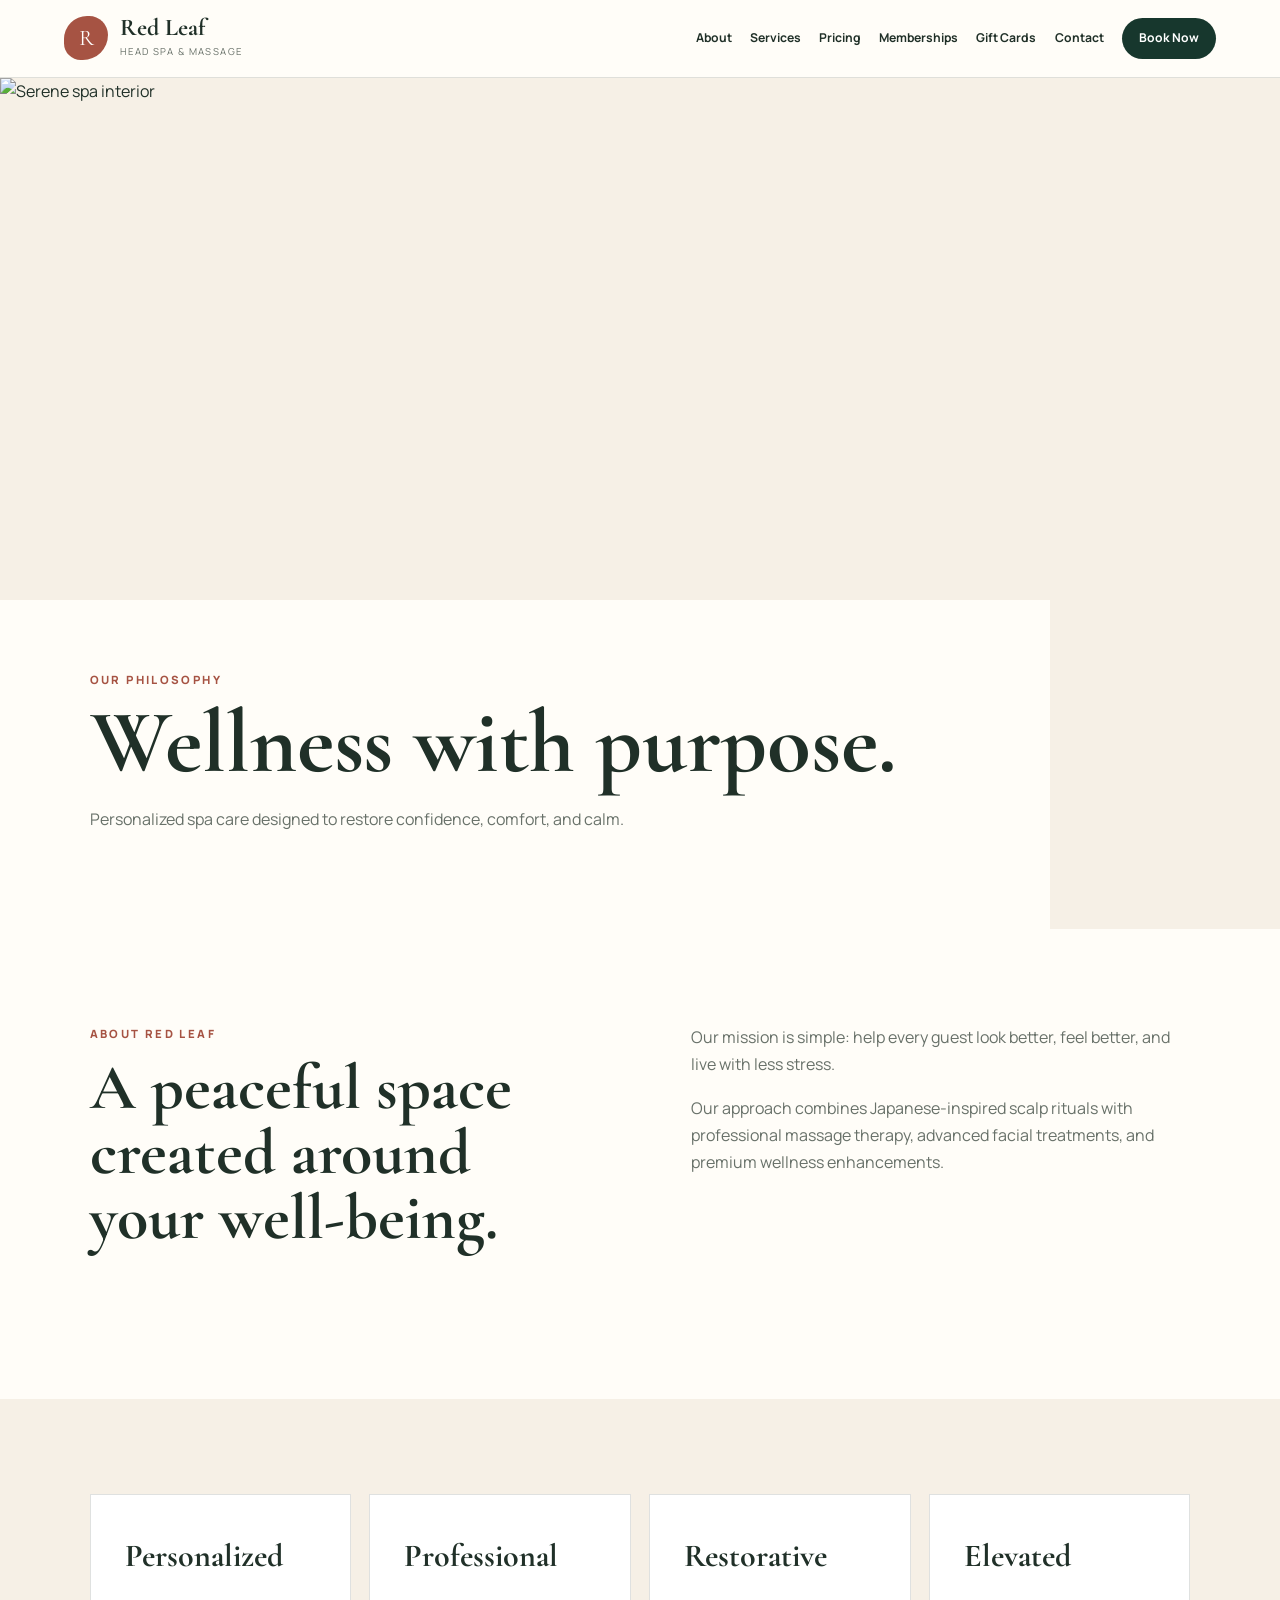
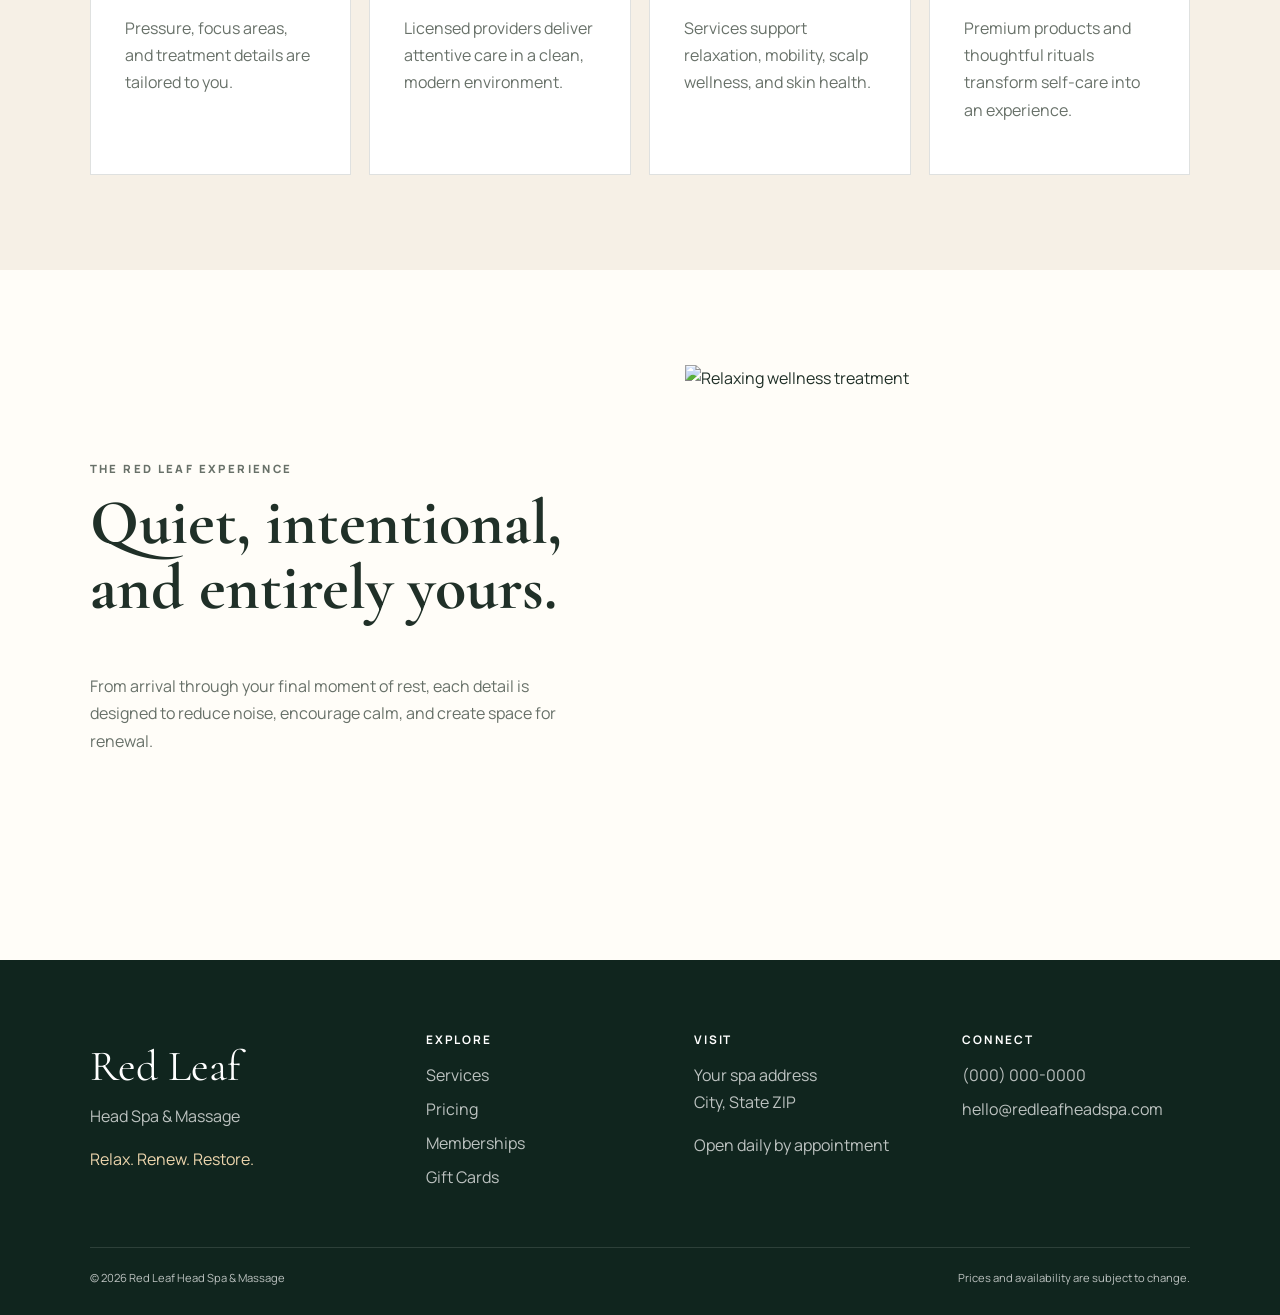
==== about.html @ f61da9a8 "Add files via upload" ====
<!doctype html><html lang='en'><head><title>About | Red Leaf Head Spa & Massage</title>
<meta charset="UTF-8">
<meta name="viewport" content="width=device-width, initial-scale=1, viewport-fit=cover">
<meta name="description" content="Red Leaf Head Spa & Massage offers Japanese-inspired head spa treatments, massage therapy, facials, memberships, packages, and gift cards.">
<link rel="preconnect" href="https://fonts.googleapis.com">
<link rel="preconnect" href="https://fonts.gstatic.com" crossorigin>
<link href="https://fonts.googleapis.com/css2?family=Cormorant+Garamond:wght@500;600;700&family=Manrope:wght@400;500;600;700&display=swap" rel="stylesheet">
<link rel="stylesheet" href="styles.css">
</head><body>
<header class="site-header">
  <a class="brand" href="index.html" aria-label="Red Leaf home">
    <span class="brand-mark">R</span>
    <span><strong>Red Leaf</strong><small>Head Spa & Massage</small></span>
  </a>
  <button class="menu-toggle" aria-label="Open navigation" aria-expanded="false">
    <span></span><span></span><span></span>
  </button>
  <nav class="main-nav">
    <a href="about.html">About</a>
    <a href="services.html">Services</a>
    <a href="pricing.html">Pricing</a>
    <a href="memberships.html">Memberships</a>
    <a href="gift-cards.html">Gift Cards</a>
    <a href="contact.html">Contact</a>
    <a class="nav-book square-booking-link" href="#">Book Now</a>
  </nav>
</header>
<main>
<section class="interior-hero">
  <div class="interior-image"><img src="https://images.unsplash.com/photo-1540555700478-4be289fbecef?auto=format&fit=crop&w=1600&q=85" alt="Serene spa interior"></div>
  <div class="interior-copy">
    <p class="eyebrow">Our Philosophy</p>
    <h1>Wellness with purpose.</h1>
    <p>Personalized spa care designed to restore confidence, comfort, and calm.</p>
  </div>
</section>

<section class="section two-column reveal">
  <div><p class="eyebrow">About Red Leaf</p><h2>A peaceful space created around your well-being.</h2></div>
  <div class="body-copy"><p>Our mission is simple: help every guest look better, feel better, and live with less stress.</p><p>Our approach combines Japanese-inspired scalp rituals with professional massage therapy, advanced facial treatments, and premium wellness enhancements.</p></div>
</section>
<section class="section soft"><div class="value-grid">
  <article class="reveal"><h3>Personalized</h3><p>Pressure, focus areas, and treatment details are tailored to you.</p></article>
  <article class="reveal"><h3>Professional</h3><p>Licensed providers deliver attentive care in a clean, modern environment.</p></article>
  <article class="reveal"><h3>Restorative</h3><p>Services support relaxation, mobility, scalp wellness, and skin health.</p></article>
  <article class="reveal"><h3>Elevated</h3><p>Premium products and thoughtful rituals transform self-care into an experience.</p></article>
</div></section>
<section class="section editorial reverse reveal"><img src="https://images.unsplash.com/photo-1515377905703-c4788e51af15?auto=format&fit=crop&w=1400&q=85" alt="Relaxing wellness treatment"><div><p class="eyebrow">The Red Leaf Experience</p><h2>Quiet, intentional, and entirely yours.</h2><p>From arrival through your final moment of rest, each detail is designed to reduce noise, encourage calm, and create space for renewal.</p></div></section>
</main>
<footer class="site-footer">
  <div class="footer-grid">
    <div><div class="footer-logo">Red Leaf</div><p>Head Spa & Massage</p><p class="gold">Relax. Renew. Restore.</p></div>
    <div><h3>Explore</h3><a href="services.html">Services</a><a href="pricing.html">Pricing</a><a href="memberships.html">Memberships</a><a href="gift-cards.html">Gift Cards</a></div>
    <div><h3>Visit</h3><p>Your spa address<br>City, State ZIP</p><p>Open daily by appointment</p></div>
    <div><h3>Connect</h3><a href="tel:+10000000000">(000) 000-0000</a><a href="mailto:hello@redleafheadspa.com">hello@redleafheadspa.com</a></div>
  </div>
  <div class="footer-bottom"><span>© <span id="year"></span> Red Leaf Head Spa & Massage</span><span>Prices and availability are subject to change.</span></div>
</footer>
<script src="script.js"></script>
</body></html>
---- styles.css ----
:root{--forest:#17372d;--forest2:#244c3f;--cream:#f6f0e6;--ivory:#fffdf8;--clay:#a65343;--gold:#c7a66e;--ink:#203028;--muted:#687169;--line:rgba(32,48,40,.14)}
*{box-sizing:border-box}html{scroll-behavior:smooth;overflow-x:hidden}body{margin:0;overflow-x:hidden;background:var(--ivory);color:var(--ink);font-family:Manrope,sans-serif;line-height:1.7;-webkit-text-size-adjust:100%}img{display:block;max-width:100%}a{color:inherit;text-decoration:none}h1,h2,h3,.brand strong,.footer-logo,.gift-card strong{font-family:"Cormorant Garamond",serif}h1,h2,h3,p{margin-top:0}h1,h2,h3,p,li,a,strong,small{overflow-wrap:normal;word-break:normal;hyphens:none}
a:focus-visible,button:focus-visible{outline:2px solid var(--gold);outline-offset:4px;box-shadow:0 0 0 6px rgba(199,166,110,.18);border-radius:999px}
.site-header{position:sticky;top:0;z-index:100;min-height:78px;padding:0 5vw;display:flex;align-items:center;justify-content:space-between;background:rgba(255,253,248,.96);border-bottom:1px solid var(--line);backdrop-filter:blur(14px)}
.brand{display:flex;align-items:center;gap:12px;min-width:0}.brand-mark{width:44px;height:44px;display:grid;place-items:center;flex:0 0 44px;color:white;background:var(--clay);border-radius:55% 45% 60% 40%;font-family:"Cormorant Garamond",serif;font-size:1.4rem}.brand strong{display:block;font-size:1.5rem;line-height:1}.brand small{display:block;margin-top:4px;font-size:.6rem;letter-spacing:.14em;color:var(--muted);text-transform:uppercase}
.main-nav{display:flex;align-items:center;gap:1.15rem;font-size:.76rem;font-weight:700}.nav-book{color:white;background:var(--forest);padding:10px 17px;border-radius:999px}.menu-toggle{display:none;border:0;background:none;padding:8px}.menu-toggle span{display:block;width:24px;height:2px;margin:5px 0;background:var(--ink)}
.home-hero{position:relative;min-height:calc(100svh - 78px);display:grid;align-items:center;color:white;overflow:hidden}.home-photo{position:absolute;inset:0;background:url("https://images.unsplash.com/photo-1540555700478-4be289fbecef?auto=format&fit=crop&w=2000&q=88") center/cover no-repeat}.home-shade{position:absolute;inset:0;background:linear-gradient(90deg,rgba(15,39,31,.92),rgba(15,39,31,.54) 58%,rgba(15,39,31,.18))}.home-content{position:relative;z-index:2;width:min(760px,88vw);margin-left:7vw;padding:100px 0}.home-content h1{font-size:clamp(3.6rem,8vw,7.4rem);line-height:.92;margin-bottom:25px}.home-content>p:not(.eyebrow){max-width:650px;color:rgba(255,255,255,.82);font-size:1.05rem}
.eyebrow{color:var(--clay);text-transform:uppercase;letter-spacing:.21em;font-size:.71rem;font-weight:800}.eyebrow.light{color:#ecd5ad}.actions{display:flex;flex-wrap:wrap;gap:12px;margin-top:28px}.button{min-height:50px;padding:0 23px;display:inline-flex;align-items:center;justify-content:center;border-radius:999px;font-size:.79rem;font-weight:800}.primary{background:var(--clay);color:white}.dark{background:var(--forest);color:white}.light-button{background:white;color:var(--forest)}.outline-light{border:1px solid rgba(255,255,255,.6);color:white}.outline-dark{border:1px solid var(--forest);color:var(--forest)}.text-link{color:var(--clay);font-weight:800}
.section{padding:95px 7vw}.soft{background:var(--cream)}.two-column{display:grid;grid-template-columns:minmax(0,1fr) minmax(0,1fr);gap:8vw}.two-column h2,.section-heading h2,.editorial h2,.gift-layout h2,.contact-grid h2{font-size:clamp(2.6rem,5vw,4.8rem);line-height:1.02}.body-copy p{color:var(--muted)}
.section-heading{max-width:720px;margin-bottom:42px}.card-grid{display:grid;grid-template-columns:repeat(3,minmax(0,1fr));gap:22px}.image-card{background:white;border:1px solid var(--line);overflow:hidden}.image-card img{width:100%;aspect-ratio:4/3;object-fit:cover}.image-card>div{padding:28px}.image-card h3{font-size:2rem;line-height:1.1}.image-card p{color:var(--muted)}.image-card a{color:var(--clay);font-weight:800}
.quote-band{padding:95px 10vw;text-align:center;color:white;background:var(--clay)}.quote-band p{max-width:1100px;margin:auto;font-family:"Cormorant Garamond",serif;font-size:clamp(2.4rem,5vw,5rem);line-height:1.08}
.editorial{display:grid;grid-template-columns:minmax(0,1fr) minmax(0,1fr);align-items:center;gap:7vw}.editorial.reverse img{order:2}.editorial img{width:100%;min-height:500px;object-fit:cover}.editorial p{color:var(--muted)}
.booking-band{padding:72px 7vw;display:flex;align-items:center;justify-content:space-between;gap:35px;color:white;background:var(--forest2)}.booking-band h2{font-size:clamp(2.6rem,5vw,4.7rem);line-height:1}.booking-band p:not(.eyebrow){color:rgba(255,255,255,.72)}
.interior-hero{background:var(--cream)}.interior-image{height:58vh;min-height:420px;overflow:hidden}.interior-image img{width:100%;height:100%;object-fit:cover}.interior-copy{padding:70px 7vw 80px;max-width:1050px;background:var(--ivory)}.interior-copy h1{font-size:clamp(3.7rem,7vw,7rem);line-height:.93;margin-bottom:22px}.interior-copy>p:last-child{max-width:680px;color:var(--muted)}
.value-grid{display:grid;grid-template-columns:repeat(4,minmax(0,1fr));gap:18px}.value-grid article{padding:34px;background:white;border:1px solid var(--line)}.value-grid h3{font-size:2rem}.value-grid p{color:var(--muted)}
.service-list{display:grid;gap:90px}.service-row{display:grid;grid-template-columns:minmax(0,1fr) minmax(0,1fr);gap:7vw;align-items:center}.service-row.reverse img{order:2}.service-row img{width:100%;min-height:500px;object-fit:cover}.service-row h2{font-size:clamp(2.7rem,5vw,4.8rem);line-height:1}.service-row p{color:var(--muted)}.service-row ul{columns:2;padding-left:20px}
.pricing-wrap{max-width:1250px;margin:auto}.price-section{display:grid;grid-template-columns:.7fr 1.3fr;gap:65px;padding:60px 0;border-bottom:1px solid var(--line)}.price-section h2{font-size:clamp(2.4rem,4vw,4rem);line-height:1}.price-list>div{display:flex;justify-content:space-between;gap:25px;padding:19px 0;border-bottom:1px solid var(--line)}.price-list span{display:flex;flex-direction:column;min-width:0}.price-list small{color:var(--muted)}.price-list b{color:var(--clay);text-align:right}
.membership-grid{display:grid;grid-template-columns:repeat(3,minmax(0,1fr));gap:22px}.membership-card{padding:40px;border:1px solid var(--line);background:white}.membership-card.featured{background:var(--forest);color:white}.membership-card.featured li{color:rgba(255,255,255,.82)}.membership-card h2{font-size:4rem;line-height:1}.membership-card h2 small{font-family:Manrope,sans-serif;font-size:.8rem}.membership-card li{margin-bottom:10px}
.gift-layout,.contact-grid{display:grid;grid-template-columns:minmax(0,1fr) minmax(0,1fr);gap:7vw;align-items:center}.gift-card{min-height:330px;padding:42px;border-radius:24px;color:white;background:linear-gradient(135deg,var(--forest),var(--forest2));box-shadow:0 28px 80px rgba(23,55,45,.25);display:flex;flex-direction:column;justify-content:space-between}.gift-card span{letter-spacing:.25em}.gift-card strong{font-size:3rem}.hours-card{padding:38px;background:var(--cream)}.hours-card>div{padding:14px 0;display:flex;justify-content:space-between;gap:20px;border-bottom:1px solid var(--line)}.hours-card p{margin-top:18px;color:var(--muted);font-size:.82rem}
.site-footer{padding:70px 7vw 28px;background:#10251e;color:rgba(255,255,255,.72)}.footer-grid{display:grid;grid-template-columns:1.3fr repeat(3,minmax(0,1fr));gap:40px}.footer-logo{color:white;font-size:2.7rem}.site-footer h3{color:white;font-family:Manrope,sans-serif;text-transform:uppercase;letter-spacing:.15em;font-size:.74rem}.site-footer a{display:block;margin:7px 0}.gold{color:#ecd5ad}.footer-bottom{margin-top:48px;padding-top:20px;border-top:1px solid rgba(255,255,255,.12);display:flex;justify-content:space-between;gap:25px;font-size:.7rem}
.reveal{opacity:0;transform:translateY(22px);transition:opacity .8s ease,transform .8s ease}.reveal.visible{opacity:1;transform:none}
@media(max-width:980px){.menu-toggle{display:block}.main-nav{position:absolute;top:78px;left:0;right:0;display:none;flex-direction:column;align-items:stretch;gap:0;padding:20px 5vw 28px;background:var(--ivory);border-bottom:1px solid var(--line)}.main-nav.open{display:flex}.main-nav a{padding:12px 0}.nav-book{margin-top:10px;text-align:center}.card-grid,.value-grid,.membership-grid{grid-template-columns:repeat(2,minmax(0,1fr))}.footer-grid{grid-template-columns:1fr 1fr}}
@media(max-width:700px){.site-header{min-height:70px;padding:0 18px}.main-nav{top:70px}.brand strong{font-size:1.3rem}.brand small{font-size:.52rem}.home-hero{min-height:calc(100svh - 70px)}.home-shade{background:linear-gradient(180deg,rgba(15,39,31,.30),rgba(15,39,31,.82) 65%,rgba(15,39,31,.94))}.home-content{width:auto;margin:0;align-self:end;padding:110px 20px 56px}.home-content h1{font-size:clamp(3.1rem,15vw,4.6rem)}.actions,.booking-band{align-items:stretch}.actions .button,.booking-band .button{width:100%}.section{padding:70px 20px}.two-column,.editorial,.service-row,.gift-layout,.contact-grid,.price-section{grid-template-columns:1fr;gap:34px}.editorial.reverse img,.service-row.reverse img{order:0}.editorial img,.service-row img{min-height:300px;aspect-ratio:4/3}.card-grid,.value-grid,.membership-grid{grid-template-columns:1fr}.booking-band{padding:60px 20px;flex-direction:column}.interior-image{height:42vh;min-height:300px}.interior-copy{padding:42px 20px 54px}.interior-copy h1{font-size:clamp(3rem,14vw,4.6rem)}.service-list{gap:70px}.service-row ul{columns:1}.price-section{padding:40px 0}.price-list>div{flex-direction:column;gap:7px}.price-list b{text-align:left}.membership-card{padding:30px 24px}.gift-card{min-height:270px;padding:28px}.gift-card strong{font-size:2.35rem}.hours-card>div{flex-direction:column;gap:2px}.site-footer{padding:58px 20px 24px}.footer-grid{grid-template-columns:1fr}.footer-bottom{flex-direction:column}}
@media(prefers-reduced-motion:reduce){html{scroll-behavior:auto}.reveal{opacity:1;transform:none;transition:none}}
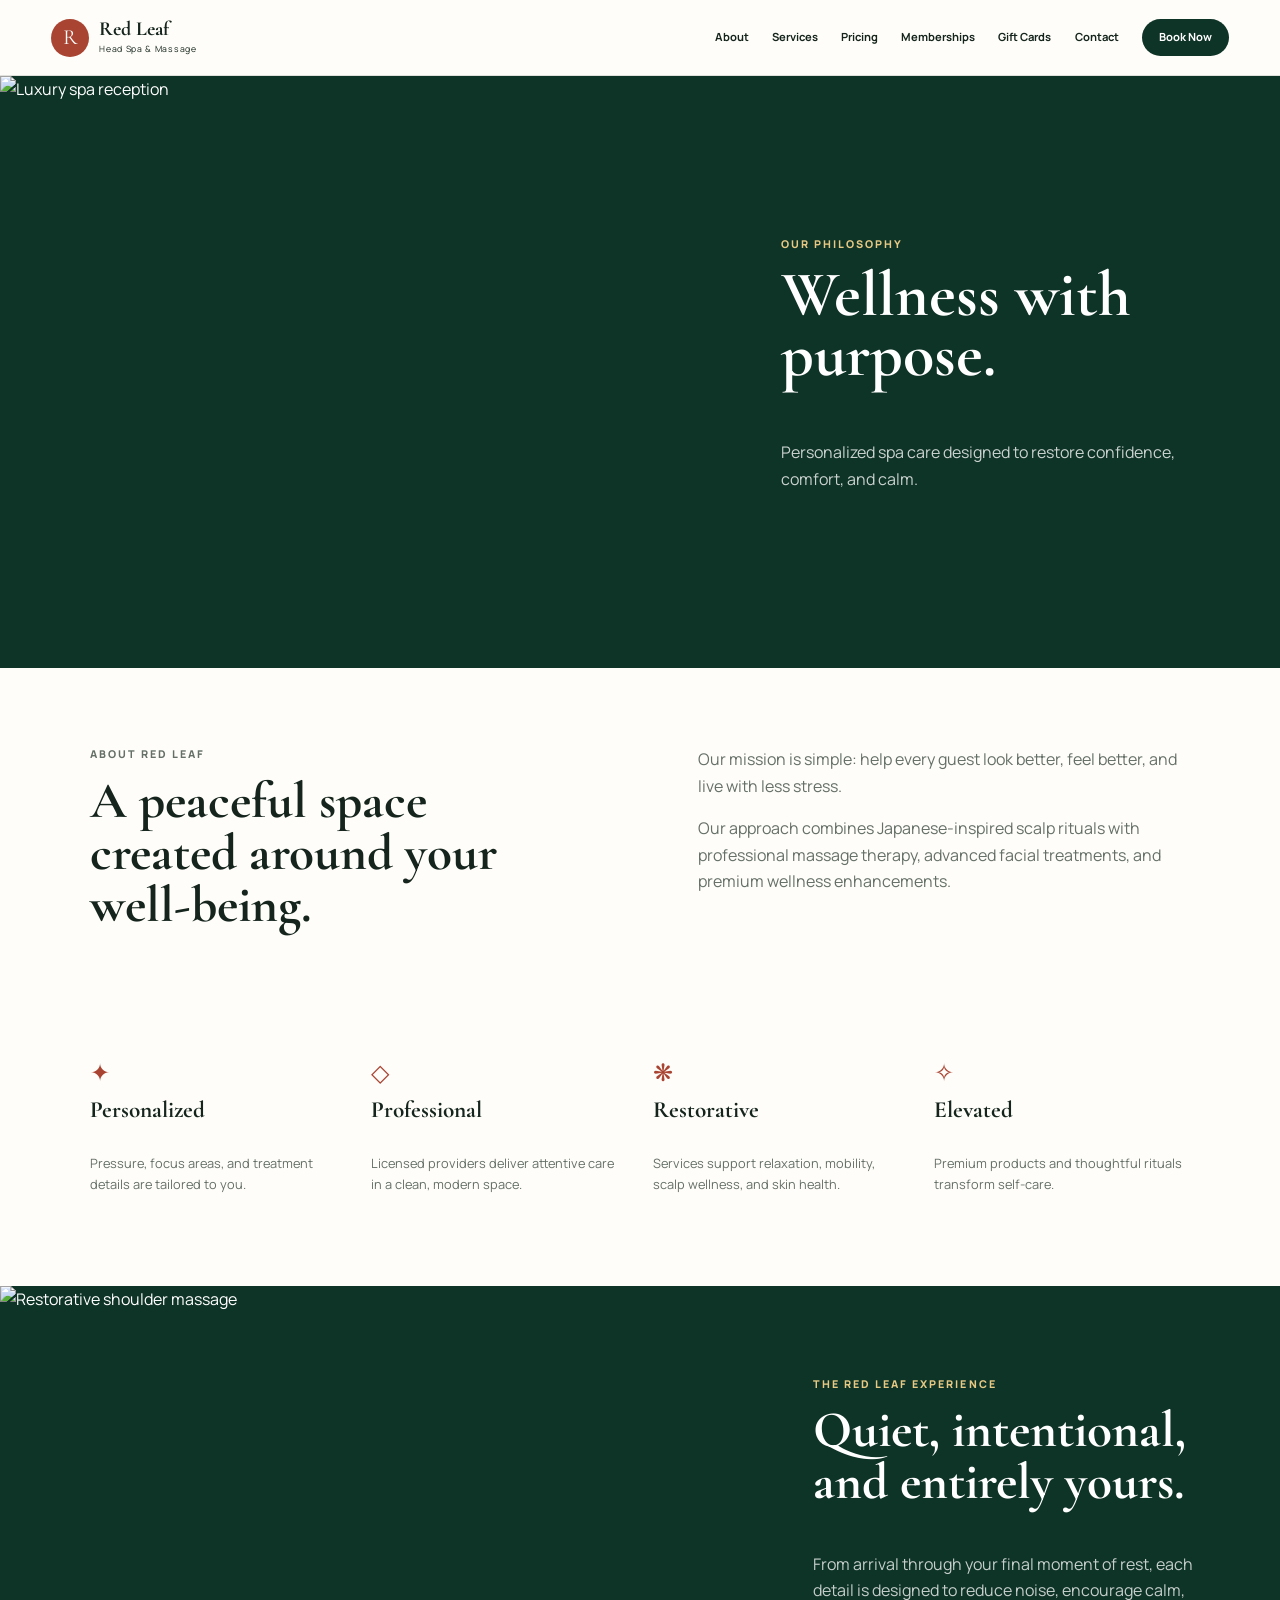
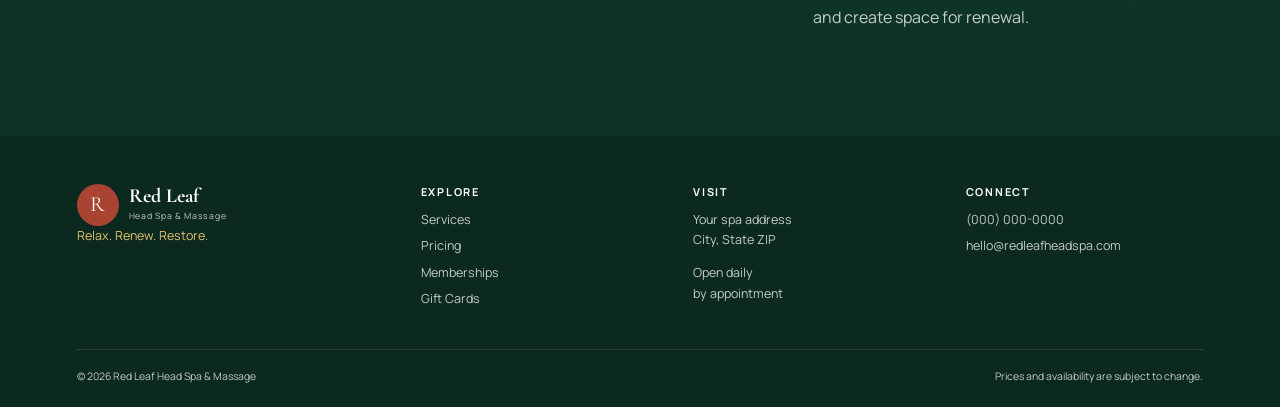
==== commit cc3dc969: "newest update needs info and links" ====
--- a/about.html
+++ b/about.html
@@ -1,60 +1 @@
-<!doctype html><html lang='en'><head><title>About | Red Leaf Head Spa & Massage</title>
-<meta charset="UTF-8">
-<meta name="viewport" content="width=device-width, initial-scale=1, viewport-fit=cover">
-<meta name="description" content="Red Leaf Head Spa & Massage offers Japanese-inspired head spa treatments, massage therapy, facials, memberships, packages, and gift cards.">
-<link rel="preconnect" href="https://fonts.googleapis.com">
-<link rel="preconnect" href="https://fonts.gstatic.com" crossorigin>
-<link href="https://fonts.googleapis.com/css2?family=Cormorant+Garamond:wght@500;600;700&family=Manrope:wght@400;500;600;700&display=swap" rel="stylesheet">
-<link rel="stylesheet" href="styles.css">
-</head><body>
-<header class="site-header">
-  <a class="brand" href="index.html" aria-label="Red Leaf home">
-    <span class="brand-mark">R</span>
-    <span><strong>Red Leaf</strong><small>Head Spa & Massage</small></span>
-  </a>
-  <button class="menu-toggle" aria-label="Open navigation" aria-expanded="false">
-    <span></span><span></span><span></span>
-  </button>
-  <nav class="main-nav">
-    <a href="about.html">About</a>
-    <a href="services.html">Services</a>
-    <a href="pricing.html">Pricing</a>
-    <a href="memberships.html">Memberships</a>
-    <a href="gift-cards.html">Gift Cards</a>
-    <a href="contact.html">Contact</a>
-    <a class="nav-book square-booking-link" href="#">Book Now</a>
-  </nav>
-</header>
-<main>
-<section class="interior-hero">
-  <div class="interior-image"><img src="https://images.unsplash.com/photo-1540555700478-4be289fbecef?auto=format&fit=crop&w=1600&q=85" alt="Serene spa interior"></div>
-  <div class="interior-copy">
-    <p class="eyebrow">Our Philosophy</p>
-    <h1>Wellness with purpose.</h1>
-    <p>Personalized spa care designed to restore confidence, comfort, and calm.</p>
-  </div>
-</section>
-
-<section class="section two-column reveal">
-  <div><p class="eyebrow">About Red Leaf</p><h2>A peaceful space created around your well-being.</h2></div>
-  <div class="body-copy"><p>Our mission is simple: help every guest look better, feel better, and live with less stress.</p><p>Our approach combines Japanese-inspired scalp rituals with professional massage therapy, advanced facial treatments, and premium wellness enhancements.</p></div>
-</section>
-<section class="section soft"><div class="value-grid">
-  <article class="reveal"><h3>Personalized</h3><p>Pressure, focus areas, and treatment details are tailored to you.</p></article>
-  <article class="reveal"><h3>Professional</h3><p>Licensed providers deliver attentive care in a clean, modern environment.</p></article>
-  <article class="reveal"><h3>Restorative</h3><p>Services support relaxation, mobility, scalp wellness, and skin health.</p></article>
-  <article class="reveal"><h3>Elevated</h3><p>Premium products and thoughtful rituals transform self-care into an experience.</p></article>
-</div></section>
-<section class="section editorial reverse reveal"><img src="https://images.unsplash.com/photo-1515377905703-c4788e51af15?auto=format&fit=crop&w=1400&q=85" alt="Relaxing wellness treatment"><div><p class="eyebrow">The Red Leaf Experience</p><h2>Quiet, intentional, and entirely yours.</h2><p>From arrival through your final moment of rest, each detail is designed to reduce noise, encourage calm, and create space for renewal.</p></div></section>
-</main>
-<footer class="site-footer">
-  <div class="footer-grid">
-    <div><div class="footer-logo">Red Leaf</div><p>Head Spa & Massage</p><p class="gold">Relax. Renew. Restore.</p></div>
-    <div><h3>Explore</h3><a href="services.html">Services</a><a href="pricing.html">Pricing</a><a href="memberships.html">Memberships</a><a href="gift-cards.html">Gift Cards</a></div>
-    <div><h3>Visit</h3><p>Your spa address<br>City, State ZIP</p><p>Open daily by appointment</p></div>
-    <div><h3>Connect</h3><a href="tel:+10000000000">(000) 000-0000</a><a href="mailto:hello@redleafheadspa.com">hello@redleafheadspa.com</a></div>
-  </div>
-  <div class="footer-bottom"><span>© <span id="year"></span> Red Leaf Head Spa & Massage</span><span>Prices and availability are subject to change.</span></div>
-</footer>
-<script src="script.js"></script>
-</body></html>+<!doctype html><html lang="en"><head><meta charset="UTF-8"><meta name="viewport" content="width=device-width,initial-scale=1,viewport-fit=cover"><meta name="description" content="Red Leaf Head Spa & Massage"><link rel="preconnect" href="https://fonts.googleapis.com"><link rel="preconnect" href="https://fonts.gstatic.com" crossorigin><link href="https://fonts.googleapis.com/css2?family=Cormorant+Garamond:wght@500;600;700&family=Manrope:wght@400;500;600;700&display=swap" rel="stylesheet"><link rel="stylesheet" href="styles.css"><title>About | Red Leaf Head Spa &amp; Massage</title></head><body><header class="site-header"><a class="brand" href="index.html"><span class="brand-mark">R</span><span><strong>Red Leaf</strong><small>Head Spa &amp; Massage</small></span></a><button class="menu-toggle" aria-label="Toggle menu"><span></span><span></span><span></span></button><nav class="main-nav"><a href="about.html">About</a><a href="services.html">Services</a><a href="pricing.html">Pricing</a><a href="memberships.html">Memberships</a><a href="gift-cards.html">Gift Cards</a><a href="contact.html">Contact</a><a class="pill square-booking-link" href="#">Book Now</a></nav></header><main><section class="page-hero"><img src="assets/spa-interior-1400.jpg" alt="Luxury spa reception" width="1400" height="1178"><div><p class="eyebrow light">Our Philosophy</p><h1>Wellness with purpose.</h1><p>Personalized spa care designed to restore confidence, comfort, and calm.</p></div></section><section class="split intro reveal"><div><p class="eyebrow">About Red Leaf</p><h2>A peaceful space created around your well-being.</h2></div><div><p>Our mission is simple: help every guest look better, feel better, and live with less stress.</p><p>Our approach combines Japanese-inspired scalp rituals with professional massage therapy, advanced facial treatments, and premium wellness enhancements.</p></div></section><section class="values"><article><span>✦</span><h3>Personalized</h3><p>Pressure, focus areas, and treatment details are tailored to you.</p></article><article><span>◇</span><h3>Professional</h3><p>Licensed providers deliver attentive care in a clean, modern space.</p></article><article><span>❋</span><h3>Restorative</h3><p>Services support relaxation, mobility, scalp wellness, and skin health.</p></article><article><span>✧</span><h3>Elevated</h3><p>Premium products and thoughtful rituals transform self-care.</p></article></section><section class="feature-split reveal"><img src="assets/massage-shoulder-1400.jpg" alt="Restorative shoulder massage"><div><p class="eyebrow light">The Red Leaf Experience</p><h2>Quiet, intentional,<br>and entirely yours.</h2><p>From arrival through your final moment of rest, each detail is designed to reduce noise, encourage calm, and create space for renewal.</p></div></section></main><footer class="site-footer"><div class="footer-grid"><div><div class="footer-brand"><span class="brand-mark">R</span><div><strong>Red Leaf</strong><small>Head Spa &amp; Massage</small></div></div><p class="gold">Relax. Renew. Restore.</p></div><div><h3>Explore</h3><a href="services.html">Services</a><a href="pricing.html">Pricing</a><a href="memberships.html">Memberships</a><a href="gift-cards.html">Gift Cards</a></div><div><h3>Visit</h3><p>Your spa address<br>City, State ZIP</p><p>Open daily<br>by appointment</p></div><div><h3>Connect</h3><a href="tel:+10000000000">(000) 000-0000</a><a href="mailto:hello@redleafheadspa.com">hello@redleafheadspa.com</a></div></div><div class="footer-bottom"><span>© <span id="year"></span> Red Leaf Head Spa &amp; Massage</span><span>Prices and availability are subject to change.</span></div></footer><script src="script.js"></script></body></html>
--- a/styles.css
+++ b/styles.css
@@ -1,25 +1,2 @@
-
-:root{--forest:#17372d;--forest2:#244c3f;--cream:#f6f0e6;--ivory:#fffdf8;--clay:#a65343;--gold:#c7a66e;--ink:#203028;--muted:#687169;--line:rgba(32,48,40,.14)}
-*{box-sizing:border-box}html{scroll-behavior:smooth;overflow-x:hidden}body{margin:0;overflow-x:hidden;background:var(--ivory);color:var(--ink);font-family:Manrope,sans-serif;line-height:1.7;-webkit-text-size-adjust:100%}img{display:block;max-width:100%}a{color:inherit;text-decoration:none}h1,h2,h3,.brand strong,.footer-logo,.gift-card strong{font-family:"Cormorant Garamond",serif}h1,h2,h3,p{margin-top:0}h1,h2,h3,p,li,a,strong,small{overflow-wrap:normal;word-break:normal;hyphens:none}
-a:focus-visible,button:focus-visible{outline:2px solid var(--gold);outline-offset:4px;box-shadow:0 0 0 6px rgba(199,166,110,.18);border-radius:999px}
-.site-header{position:sticky;top:0;z-index:100;min-height:78px;padding:0 5vw;display:flex;align-items:center;justify-content:space-between;background:rgba(255,253,248,.96);border-bottom:1px solid var(--line);backdrop-filter:blur(14px)}
-.brand{display:flex;align-items:center;gap:12px;min-width:0}.brand-mark{width:44px;height:44px;display:grid;place-items:center;flex:0 0 44px;color:white;background:var(--clay);border-radius:55% 45% 60% 40%;font-family:"Cormorant Garamond",serif;font-size:1.4rem}.brand strong{display:block;font-size:1.5rem;line-height:1}.brand small{display:block;margin-top:4px;font-size:.6rem;letter-spacing:.14em;color:var(--muted);text-transform:uppercase}
-.main-nav{display:flex;align-items:center;gap:1.15rem;font-size:.76rem;font-weight:700}.nav-book{color:white;background:var(--forest);padding:10px 17px;border-radius:999px}.menu-toggle{display:none;border:0;background:none;padding:8px}.menu-toggle span{display:block;width:24px;height:2px;margin:5px 0;background:var(--ink)}
-.home-hero{position:relative;min-height:calc(100svh - 78px);display:grid;align-items:center;color:white;overflow:hidden}.home-photo{position:absolute;inset:0;background:url("https://images.unsplash.com/photo-1540555700478-4be289fbecef?auto=format&fit=crop&w=2000&q=88") center/cover no-repeat}.home-shade{position:absolute;inset:0;background:linear-gradient(90deg,rgba(15,39,31,.92),rgba(15,39,31,.54) 58%,rgba(15,39,31,.18))}.home-content{position:relative;z-index:2;width:min(760px,88vw);margin-left:7vw;padding:100px 0}.home-content h1{font-size:clamp(3.6rem,8vw,7.4rem);line-height:.92;margin-bottom:25px}.home-content>p:not(.eyebrow){max-width:650px;color:rgba(255,255,255,.82);font-size:1.05rem}
-.eyebrow{color:var(--clay);text-transform:uppercase;letter-spacing:.21em;font-size:.71rem;font-weight:800}.eyebrow.light{color:#ecd5ad}.actions{display:flex;flex-wrap:wrap;gap:12px;margin-top:28px}.button{min-height:50px;padding:0 23px;display:inline-flex;align-items:center;justify-content:center;border-radius:999px;font-size:.79rem;font-weight:800}.primary{background:var(--clay);color:white}.dark{background:var(--forest);color:white}.light-button{background:white;color:var(--forest)}.outline-light{border:1px solid rgba(255,255,255,.6);color:white}.outline-dark{border:1px solid var(--forest);color:var(--forest)}.text-link{color:var(--clay);font-weight:800}
-.section{padding:95px 7vw}.soft{background:var(--cream)}.two-column{display:grid;grid-template-columns:minmax(0,1fr) minmax(0,1fr);gap:8vw}.two-column h2,.section-heading h2,.editorial h2,.gift-layout h2,.contact-grid h2{font-size:clamp(2.6rem,5vw,4.8rem);line-height:1.02}.body-copy p{color:var(--muted)}
-.section-heading{max-width:720px;margin-bottom:42px}.card-grid{display:grid;grid-template-columns:repeat(3,minmax(0,1fr));gap:22px}.image-card{background:white;border:1px solid var(--line);overflow:hidden}.image-card img{width:100%;aspect-ratio:4/3;object-fit:cover}.image-card>div{padding:28px}.image-card h3{font-size:2rem;line-height:1.1}.image-card p{color:var(--muted)}.image-card a{color:var(--clay);font-weight:800}
-.quote-band{padding:95px 10vw;text-align:center;color:white;background:var(--clay)}.quote-band p{max-width:1100px;margin:auto;font-family:"Cormorant Garamond",serif;font-size:clamp(2.4rem,5vw,5rem);line-height:1.08}
-.editorial{display:grid;grid-template-columns:minmax(0,1fr) minmax(0,1fr);align-items:center;gap:7vw}.editorial.reverse img{order:2}.editorial img{width:100%;min-height:500px;object-fit:cover}.editorial p{color:var(--muted)}
-.booking-band{padding:72px 7vw;display:flex;align-items:center;justify-content:space-between;gap:35px;color:white;background:var(--forest2)}.booking-band h2{font-size:clamp(2.6rem,5vw,4.7rem);line-height:1}.booking-band p:not(.eyebrow){color:rgba(255,255,255,.72)}
-.interior-hero{background:var(--cream)}.interior-image{height:58vh;min-height:420px;overflow:hidden}.interior-image img{width:100%;height:100%;object-fit:cover}.interior-copy{padding:70px 7vw 80px;max-width:1050px;background:var(--ivory)}.interior-copy h1{font-size:clamp(3.7rem,7vw,7rem);line-height:.93;margin-bottom:22px}.interior-copy>p:last-child{max-width:680px;color:var(--muted)}
-.value-grid{display:grid;grid-template-columns:repeat(4,minmax(0,1fr));gap:18px}.value-grid article{padding:34px;background:white;border:1px solid var(--line)}.value-grid h3{font-size:2rem}.value-grid p{color:var(--muted)}
-.service-list{display:grid;gap:90px}.service-row{display:grid;grid-template-columns:minmax(0,1fr) minmax(0,1fr);gap:7vw;align-items:center}.service-row.reverse img{order:2}.service-row img{width:100%;min-height:500px;object-fit:cover}.service-row h2{font-size:clamp(2.7rem,5vw,4.8rem);line-height:1}.service-row p{color:var(--muted)}.service-row ul{columns:2;padding-left:20px}
-.pricing-wrap{max-width:1250px;margin:auto}.price-section{display:grid;grid-template-columns:.7fr 1.3fr;gap:65px;padding:60px 0;border-bottom:1px solid var(--line)}.price-section h2{font-size:clamp(2.4rem,4vw,4rem);line-height:1}.price-list>div{display:flex;justify-content:space-between;gap:25px;padding:19px 0;border-bottom:1px solid var(--line)}.price-list span{display:flex;flex-direction:column;min-width:0}.price-list small{color:var(--muted)}.price-list b{color:var(--clay);text-align:right}
-.membership-grid{display:grid;grid-template-columns:repeat(3,minmax(0,1fr));gap:22px}.membership-card{padding:40px;border:1px solid var(--line);background:white}.membership-card.featured{background:var(--forest);color:white}.membership-card.featured li{color:rgba(255,255,255,.82)}.membership-card h2{font-size:4rem;line-height:1}.membership-card h2 small{font-family:Manrope,sans-serif;font-size:.8rem}.membership-card li{margin-bottom:10px}
-.gift-layout,.contact-grid{display:grid;grid-template-columns:minmax(0,1fr) minmax(0,1fr);gap:7vw;align-items:center}.gift-card{min-height:330px;padding:42px;border-radius:24px;color:white;background:linear-gradient(135deg,var(--forest),var(--forest2));box-shadow:0 28px 80px rgba(23,55,45,.25);display:flex;flex-direction:column;justify-content:space-between}.gift-card span{letter-spacing:.25em}.gift-card strong{font-size:3rem}.hours-card{padding:38px;background:var(--cream)}.hours-card>div{padding:14px 0;display:flex;justify-content:space-between;gap:20px;border-bottom:1px solid var(--line)}.hours-card p{margin-top:18px;color:var(--muted);font-size:.82rem}
-.site-footer{padding:70px 7vw 28px;background:#10251e;color:rgba(255,255,255,.72)}.footer-grid{display:grid;grid-template-columns:1.3fr repeat(3,minmax(0,1fr));gap:40px}.footer-logo{color:white;font-size:2.7rem}.site-footer h3{color:white;font-family:Manrope,sans-serif;text-transform:uppercase;letter-spacing:.15em;font-size:.74rem}.site-footer a{display:block;margin:7px 0}.gold{color:#ecd5ad}.footer-bottom{margin-top:48px;padding-top:20px;border-top:1px solid rgba(255,255,255,.12);display:flex;justify-content:space-between;gap:25px;font-size:.7rem}
-.reveal{opacity:0;transform:translateY(22px);transition:opacity .8s ease,transform .8s ease}.reveal.visible{opacity:1;transform:none}
-@media(max-width:980px){.menu-toggle{display:block}.main-nav{position:absolute;top:78px;left:0;right:0;display:none;flex-direction:column;align-items:stretch;gap:0;padding:20px 5vw 28px;background:var(--ivory);border-bottom:1px solid var(--line)}.main-nav.open{display:flex}.main-nav a{padding:12px 0}.nav-book{margin-top:10px;text-align:center}.card-grid,.value-grid,.membership-grid{grid-template-columns:repeat(2,minmax(0,1fr))}.footer-grid{grid-template-columns:1fr 1fr}}
-@media(max-width:700px){.site-header{min-height:70px;padding:0 18px}.main-nav{top:70px}.brand strong{font-size:1.3rem}.brand small{font-size:.52rem}.home-hero{min-height:calc(100svh - 70px)}.home-shade{background:linear-gradient(180deg,rgba(15,39,31,.30),rgba(15,39,31,.82) 65%,rgba(15,39,31,.94))}.home-content{width:auto;margin:0;align-self:end;padding:110px 20px 56px}.home-content h1{font-size:clamp(3.1rem,15vw,4.6rem)}.actions,.booking-band{align-items:stretch}.actions .button,.booking-band .button{width:100%}.section{padding:70px 20px}.two-column,.editorial,.service-row,.gift-layout,.contact-grid,.price-section{grid-template-columns:1fr;gap:34px}.editorial.reverse img,.service-row.reverse img{order:0}.editorial img,.service-row img{min-height:300px;aspect-ratio:4/3}.card-grid,.value-grid,.membership-grid{grid-template-columns:1fr}.booking-band{padding:60px 20px;flex-direction:column}.interior-image{height:42vh;min-height:300px}.interior-copy{padding:42px 20px 54px}.interior-copy h1{font-size:clamp(3rem,14vw,4.6rem)}.service-list{gap:70px}.service-row ul{columns:1}.price-section{padding:40px 0}.price-list>div{flex-direction:column;gap:7px}.price-list b{text-align:left}.membership-card{padding:30px 24px}.gift-card{min-height:270px;padding:28px}.gift-card strong{font-size:2.35rem}.hours-card>div{flex-direction:column;gap:2px}.site-footer{padding:58px 20px 24px}.footer-grid{grid-template-columns:1fr}.footer-bottom{flex-direction:column}}
-@media(prefers-reduced-motion:reduce){html{scroll-behavior:auto}.reveal{opacity:1;transform:none;transition:none}}
+:root{--green:#0e3327;--green2:#174b39;--cream:#f7f1e8;--ivory:#fffdf9;--rust:#a94432;--gold:#d3b16f;--ink:#15251e;--muted:#657068;--line:rgba(21,37,30,.13)}*{box-sizing:border-box;-webkit-tap-highlight-color:transparent}html{scroll-behavior:smooth}body{margin:0;background:var(--ivory);color:var(--ink);font-family:Manrope,sans-serif;line-height:1.65;-webkit-font-smoothing:antialiased}img{display:block;width:100%;height:auto}a{text-decoration:none;color:inherit}h1,h2,h3,.brand strong,.footer-brand strong,.gift-card strong{font-family:"Cormorant Garamond",serif}h1,h2,h3,p{margin-top:0}.site-header{height:76px;padding:0 4vw;display:flex;align-items:center;justify-content:space-between;background:rgba(255,253,249,.96);border-bottom:1px solid var(--line);position:sticky;top:0;z-index:99;backdrop-filter:blur(18px)}.brand,.footer-brand{display:flex;align-items:center;gap:10px}.brand-mark{width:38px;height:38px;border-radius:50%;background:var(--rust);color:white;display:grid;place-items:center;font-family:"Cormorant Garamond",serif;font-size:1.35rem}.brand strong,.footer-brand strong{display:block;font-size:1.25rem;line-height:1}.brand small,.footer-brand small{display:block;font-size:.54rem;letter-spacing:.08em;margin-top:3px}.main-nav{display:flex;align-items:center;gap:1.45rem;font-size:.7rem;font-weight:700}.pill{background:var(--green);color:#fff;padding:9px 17px;border-radius:999px}.menu-toggle{display:none}.hero{position:relative;min-height:620px;height:calc(100svh - 76px);max-height:760px;color:white;overflow:hidden;background:#090b09}.hero-media,.hero-media picture{position:absolute;inset:0;width:100%;height:100%}.hero-img{width:100%;height:100%;object-fit:cover;object-position:center 46%}.hero-overlay{position:absolute;inset:0;background:linear-gradient(90deg,rgba(7,10,8,.94) 0%,rgba(7,10,8,.79) 32%,rgba(7,10,8,.38) 61%,rgba(7,10,8,.08) 100%),linear-gradient(0deg,rgba(7,10,8,.22),transparent 42%)}.hero-copy{position:relative;z-index:2;width:min(690px,52vw);height:100%;padding:clamp(70px,8vw,120px) 0 clamp(65px,7vw,100px) 5vw;display:flex;flex-direction:column;justify-content:center}.hero h1{font-size:clamp(3.8rem,6.1vw,7rem);line-height:.9;letter-spacing:-.025em;margin-bottom:25px;text-wrap:balance}.hero-copy>p:not(.eyebrow){max-width:610px;color:rgba(255,255,255,.84);font-size:clamp(.9rem,1.05vw,1.05rem);line-height:1.75}.eyebrow{text-transform:uppercase;letter-spacing:.19em;font-size:.67rem;font-weight:800;color:var(--rust)}.light{color:#e7c983}.actions{display:flex;gap:12px;flex-wrap:wrap;margin-top:25px}.button{min-height:48px;padding:0 22px;display:inline-flex;align-items:center;justify-content:center;border-radius:4px;font-size:.78rem;font-weight:800}.primary{background:var(--rust);color:white}.outline{border:1px solid rgba(255,255,255,.65);color:white}.dark{background:var(--green);color:white}.button.light{background:white;color:var(--ink)}.intro{padding:78px 7vw}.split{display:grid;grid-template-columns:1fr 1fr;gap:9vw}.intro h2,.center-heading h2,.feature-split h2,.gift-layout h2,.contact-grid h2{font-size:clamp(2.4rem,4vw,4.3rem);line-height:1.02}.intro p{color:var(--muted)}.text-link{color:var(--rust);font-weight:800}.services-preview{padding:20px 4vw 78px}.center-heading{text-align:center;margin-bottom:32px}.cards{display:grid;grid-template-columns:repeat(3,1fr);gap:18px}.service-card{border:1px solid var(--line);background:white}.service-card img{aspect-ratio:1.55/1;object-fit:cover}.service-card>div{padding:20px}.service-card h3{font-size:1.5rem;line-height:1.1}.service-card p{color:var(--muted);font-size:.82rem}.service-card a{color:var(--rust);font-size:.78rem;font-weight:800}.cta-band{padding:48px 7vw;display:flex;justify-content:space-between;align-items:center;background:var(--green);color:white;border-top:1px solid rgba(211,177,111,.35)}.cta-band h2{font-size:2.6rem;line-height:1;margin-bottom:8px}.cta-band p{margin-bottom:5px;font-size:.75rem}.cta-band span{color:rgba(255,255,255,.75);font-size:.8rem}.page-hero{display:grid;grid-template-columns:1.1fr .9fr;min-height:430px;background:var(--green);color:white}.page-hero>img,.page-hero>picture,.page-hero picture img{height:100%;object-fit:cover}.page-hero>div{padding:7vw 6vw;display:flex;flex-direction:column;justify-content:center}.page-hero h1{font-size:clamp(3rem,5vw,5.5rem);line-height:.95}.page-hero p:last-child{color:rgba(255,255,255,.78);max-width:560px}.page-hero.compact{min-height:360px}.values{padding:0 7vw 78px;display:grid;grid-template-columns:repeat(4,1fr);gap:25px}.values span{color:var(--rust);font-size:1.5rem}.values h3{font-size:1.45rem}.values p{font-size:.8rem;color:var(--muted)}.feature-split{display:grid;grid-template-columns:1.15fr .85fr;background:var(--green);color:white}.feature-split img{height:100%;min-height:360px;object-fit:cover}.feature-split div{padding:7vw 6vw;display:flex;flex-direction:column;justify-content:center}.feature-split p:last-child{color:rgba(255,255,255,.76)}.service-rows{padding:56px 4vw}.service-rows article{display:grid;grid-template-columns:340px 1fr;gap:30px;padding:26px 0;border-bottom:1px solid var(--line);align-items:center}.service-rows article img{height:210px;object-fit:cover}.service-rows h2{font-size:2.25rem;margin-bottom:8px}.service-rows p{color:var(--muted)}.service-rows ul{columns:3;padding-left:18px;font-size:.78rem}.pricing{max-width:1180px;margin:auto;padding:60px 5vw}.price-group{display:grid;grid-template-columns:.65fr 1.35fr;gap:45px;padding:38px 0;border-bottom:1px solid var(--line)}.price-group h2{font-size:2.5rem;line-height:1}.price-group>div{grid-column:2;display:flex;justify-content:space-between;gap:20px;padding:12px 0;border-bottom:1px solid var(--line)}.price-group p{margin:0}.price-group small{display:block;color:var(--muted)}.price-group strong{color:var(--rust);text-align:right}.membership-grid{padding:70px 5vw;display:grid;grid-template-columns:repeat(3,1fr);gap:18px}.membership-grid article{padding:34px;border:1px solid var(--line);background:white;position:relative}.membership-grid .featured{background:var(--cream)}.membership-grid h2{font-size:3.5rem}.membership-grid h2 small{font:600 .75rem Manrope}.membership-grid li{margin-bottom:10px}.badge{position:absolute;top:-14px;left:50%;transform:translateX(-50%);background:var(--rust);color:white;padding:7px 25px;font-size:.65rem;text-transform:uppercase;letter-spacing:.13em}.gift-layout,.contact-grid{padding:80px 7vw;display:grid;grid-template-columns:1fr 1fr;gap:8vw;align-items:center}.gift-layout li{margin-bottom:10px}.gift-card{min-height:320px;background:linear-gradient(135deg,#0d2f25,#195440);color:white;border-radius:16px;padding:38px;display:flex;flex-direction:column;justify-content:space-between;box-shadow:0 25px 70px rgba(14,51,39,.22)}.gift-card span{letter-spacing:.22em}.gift-card strong{font-size:3rem}.gift-card small{letter-spacing:.16em}.hours{background:var(--cream);padding:35px}.hours>div{display:flex;justify-content:space-between;gap:20px;padding:14px 0;border-bottom:1px solid var(--line)}.hours p{margin-top:20px;color:var(--muted);font-size:.8rem}.site-footer{background:#0b291f;color:rgba(255,255,255,.76);padding:48px 6vw 22px}.footer-grid{display:grid;grid-template-columns:1.3fr repeat(3,1fr);gap:35px}.footer-brand strong{color:white}.footer-brand .brand-mark{width:42px;height:42px}.site-footer h3{font:700 .68rem Manrope;text-transform:uppercase;letter-spacing:.16em;color:white}.site-footer a{display:block;margin:6px 0;font-size:.78rem}.site-footer p{font-size:.78rem}.gold{color:#e5c16f}.footer-bottom{margin-top:32px;padding-top:18px;border-top:1px solid rgba(255,255,255,.12);display:flex;justify-content:space-between;font-size:.65rem}.reveal{opacity:0;transform:translateY(24px);transition:opacity .9s cubic-bezier(.2,.8,.2,1),transform .9s cubic-bezier(.2,.8,.2,1)}.reveal.visible{opacity:1;transform:none}@media(max-width:900px){.menu-toggle{display:block;border:0;background:none}.menu-toggle span{display:block;width:23px;height:2px;background:var(--ink);margin:5px}.main-nav{display:none;position:absolute;top:76px;left:0;right:0;background:var(--ivory);padding:20px;flex-direction:column}.main-nav.open{display:flex}.page-hero,.feature-split{grid-template-columns:1fr}.hero{height:680px;min-height:680px}.hero-copy{width:min(700px,68vw)}.page-hero>img,.page-hero>picture{height:380px}.cards,.membership-grid{grid-template-columns:1fr 1fr}.values{grid-template-columns:1fr 1fr}.footer-grid{grid-template-columns:1fr 1fr}.service-rows article{grid-template-columns:280px 1fr}.service-rows ul{columns:2}}@media(max-width:640px){.site-header{height:68px;padding:0 18px}.main-nav{top:68px}.hero{height:calc(100svh - 68px);min-height:590px;max-height:720px}.hero-img{object-position:66% center}.hero-overlay{background:linear-gradient(180deg,rgba(7,10,8,.18) 0%,rgba(7,10,8,.56) 48%,rgba(7,10,8,.94) 100%)}.hero-copy{width:auto;height:100%;padding:120px 22px 48px;justify-content:flex-end}.hero h1{font-size:clamp(3.35rem,15vw,4.7rem);line-height:.91}.hero-copy>p:not(.eyebrow){font-size:.9rem;line-height:1.65;max-width:520px}.split,.gift-layout,.contact-grid{grid-template-columns:1fr}.intro,.gift-layout,.contact-grid{padding:58px 22px}.cards,.membership-grid,.values{grid-template-columns:1fr}.services-preview{padding:15px 18px 55px}.cta-band{padding:42px 22px;flex-direction:column;align-items:flex-start;gap:25px}.page-hero>img,.page-hero>picture{height:290px}.page-hero>div{padding:48px 22px}.service-rows{padding:35px 20px}.service-rows article{grid-template-columns:1fr}.service-rows article img{height:240px}.service-rows ul{columns:1}.price-group{grid-template-columns:1fr;gap:12px}.price-group>div{grid-column:1;flex-direction:column}.price-group strong{text-align:left}.membership-grid{padding:55px 20px}.feature-split div{padding:55px 22px}.footer-grid{grid-template-columns:1fr}.footer-bottom{flex-direction:column;gap:8px}}@media(prefers-reduced-motion:reduce){*{scroll-behavior:auto!important}.reveal{opacity:1;transform:none;transition:none}}
+a:focus{outline:none}a:focus-visible,button:focus-visible{outline:2px solid var(--gold);outline-offset:4px;box-shadow:0 0 0 6px rgba(199,166,110,.18);border-radius:999px}
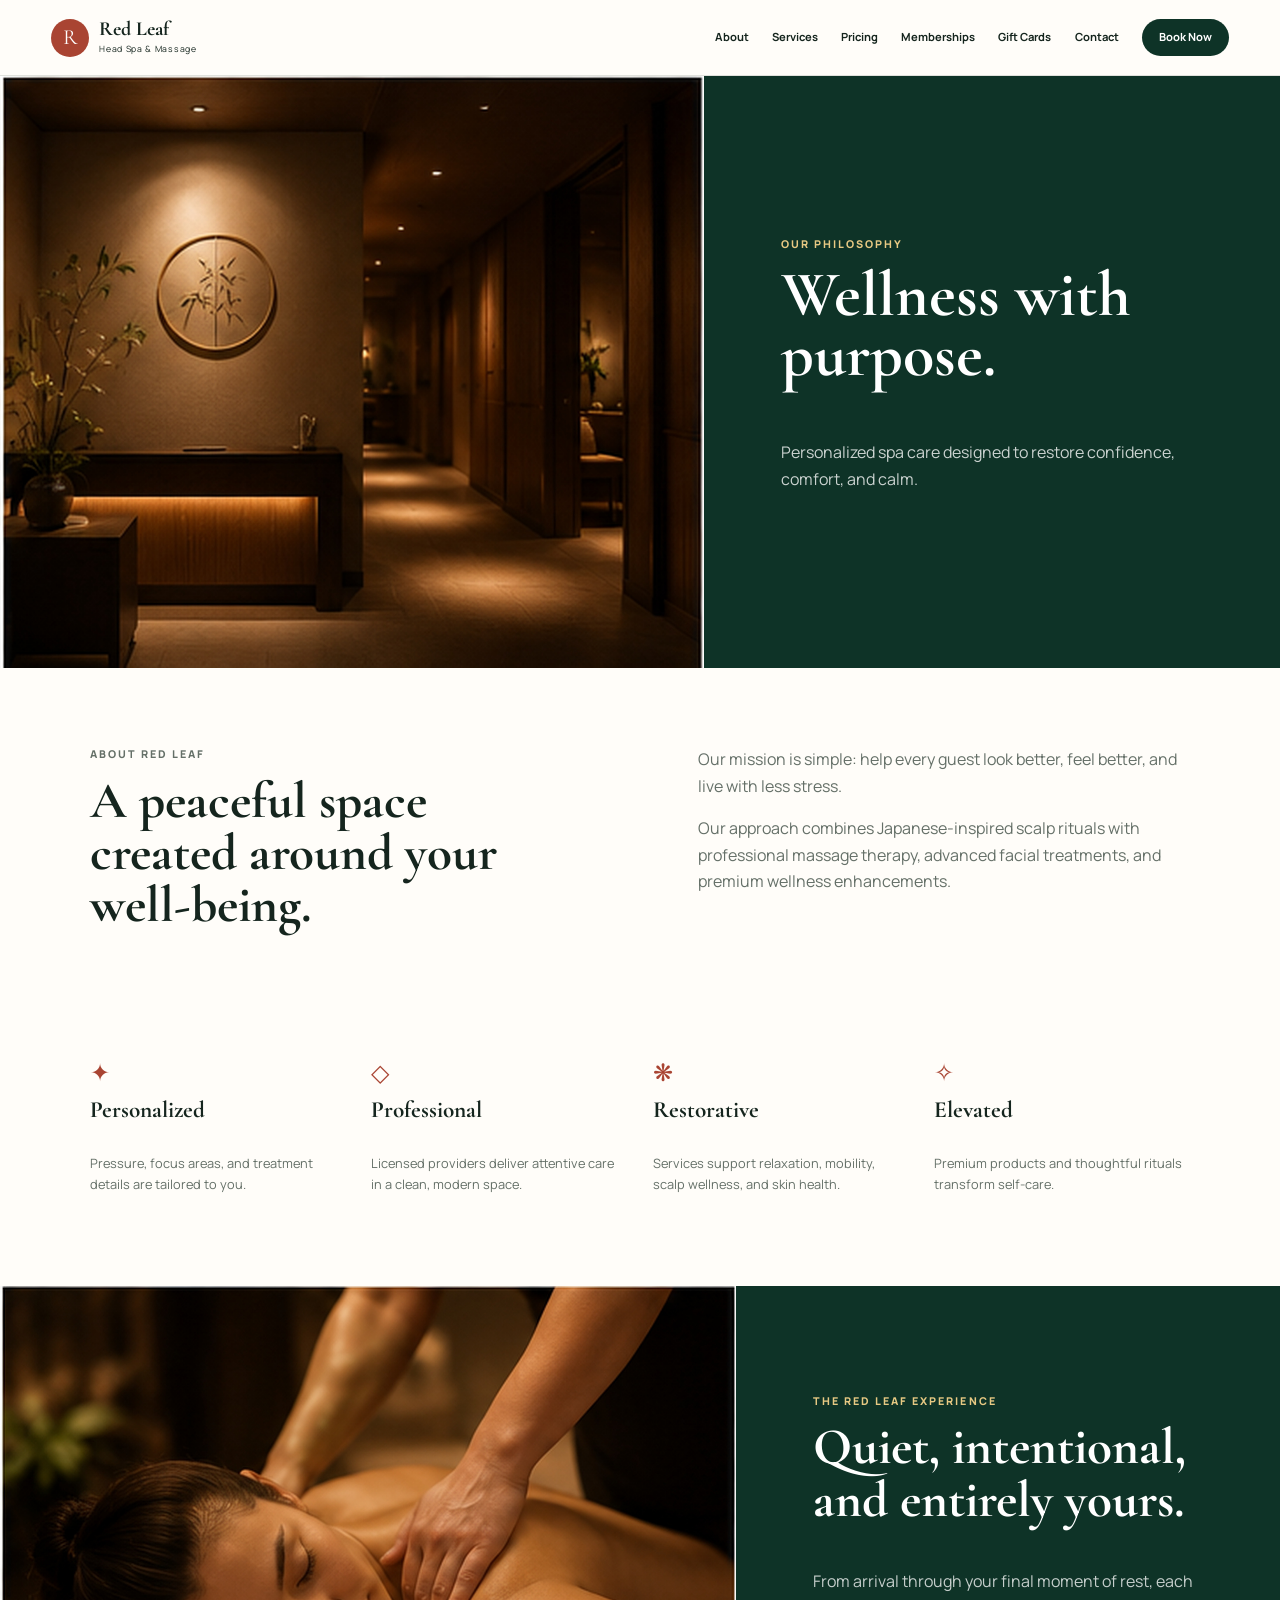
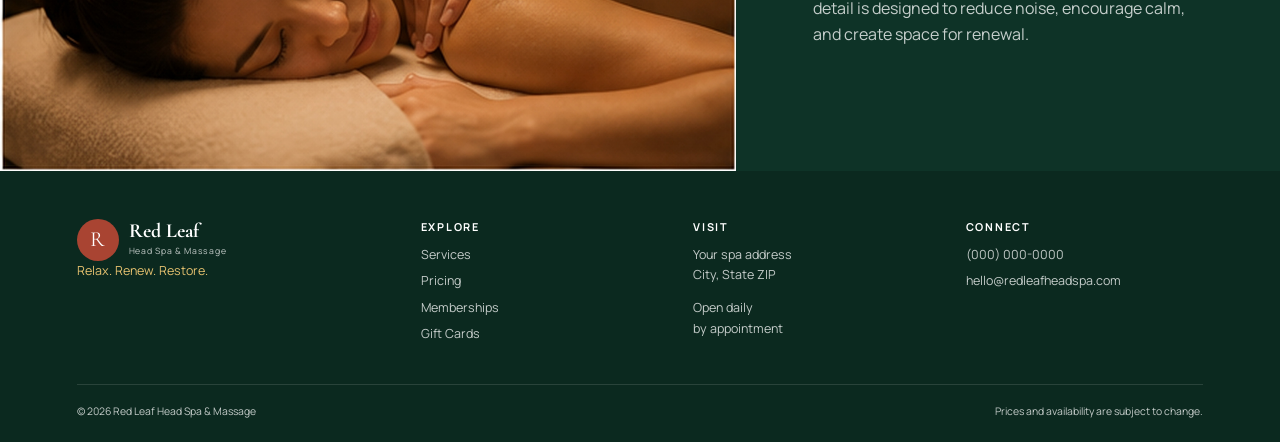
==== commit 5b173b3e: "Add files via upload" ====
--- a/about.html
+++ b/about.html
@@ -1 +1 @@
-<!doctype html><html lang="en"><head><meta charset="UTF-8"><meta name="viewport" content="width=device-width,initial-scale=1,viewport-fit=cover"><meta name="description" content="Red Leaf Head Spa & Massage"><link rel="preconnect" href="https://fonts.googleapis.com"><link rel="preconnect" href="https://fonts.gstatic.com" crossorigin><link href="https://fonts.googleapis.com/css2?family=Cormorant+Garamond:wght@500;600;700&family=Manrope:wght@400;500;600;700&display=swap" rel="stylesheet"><link rel="stylesheet" href="styles.css"><title>About | Red Leaf Head Spa &amp; Massage</title></head><body><header class="site-header"><a class="brand" href="index.html"><span class="brand-mark">R</span><span><strong>Red Leaf</strong><small>Head Spa &amp; Massage</small></span></a><button class="menu-toggle" aria-label="Toggle menu"><span></span><span></span><span></span></button><nav class="main-nav"><a href="about.html">About</a><a href="services.html">Services</a><a href="pricing.html">Pricing</a><a href="memberships.html">Memberships</a><a href="gift-cards.html">Gift Cards</a><a href="contact.html">Contact</a><a class="pill square-booking-link" href="#">Book Now</a></nav></header><main><section class="page-hero"><img src="assets/spa-interior-1400.jpg" alt="Luxury spa reception" width="1400" height="1178"><div><p class="eyebrow light">Our Philosophy</p><h1>Wellness with purpose.</h1><p>Personalized spa care designed to restore confidence, comfort, and calm.</p></div></section><section class="split intro reveal"><div><p class="eyebrow">About Red Leaf</p><h2>A peaceful space created around your well-being.</h2></div><div><p>Our mission is simple: help every guest look better, feel better, and live with less stress.</p><p>Our approach combines Japanese-inspired scalp rituals with professional massage therapy, advanced facial treatments, and premium wellness enhancements.</p></div></section><section class="values"><article><span>✦</span><h3>Personalized</h3><p>Pressure, focus areas, and treatment details are tailored to you.</p></article><article><span>◇</span><h3>Professional</h3><p>Licensed providers deliver attentive care in a clean, modern space.</p></article><article><span>❋</span><h3>Restorative</h3><p>Services support relaxation, mobility, scalp wellness, and skin health.</p></article><article><span>✧</span><h3>Elevated</h3><p>Premium products and thoughtful rituals transform self-care.</p></article></section><section class="feature-split reveal"><img src="assets/massage-shoulder-1400.jpg" alt="Restorative shoulder massage"><div><p class="eyebrow light">The Red Leaf Experience</p><h2>Quiet, intentional,<br>and entirely yours.</h2><p>From arrival through your final moment of rest, each detail is designed to reduce noise, encourage calm, and create space for renewal.</p></div></section></main><footer class="site-footer"><div class="footer-grid"><div><div class="footer-brand"><span class="brand-mark">R</span><div><strong>Red Leaf</strong><small>Head Spa &amp; Massage</small></div></div><p class="gold">Relax. Renew. Restore.</p></div><div><h3>Explore</h3><a href="services.html">Services</a><a href="pricing.html">Pricing</a><a href="memberships.html">Memberships</a><a href="gift-cards.html">Gift Cards</a></div><div><h3>Visit</h3><p>Your spa address<br>City, State ZIP</p><p>Open daily<br>by appointment</p></div><div><h3>Connect</h3><a href="tel:+10000000000">(000) 000-0000</a><a href="mailto:hello@redleafheadspa.com">hello@redleafheadspa.com</a></div></div><div class="footer-bottom"><span>© <span id="year"></span> Red Leaf Head Spa &amp; Massage</span><span>Prices and availability are subject to change.</span></div></footer><script src="script.js"></script></body></html>+<!doctype html><html lang="en"><head><meta charset="UTF-8"><meta name="viewport" content="width=device-width,initial-scale=1,viewport-fit=cover"><meta name="description" content="Red Leaf Head Spa & Massage"><link rel="preconnect" href="https://fonts.googleapis.com"><link rel="preconnect" href="https://fonts.gstatic.com" crossorigin><link href="https://fonts.googleapis.com/css2?family=Cormorant+Garamond:wght@500;600;700&family=Manrope:wght@400;500;600;700&display=swap" rel="stylesheet"><link rel="stylesheet" href="styles.css"><title>About | Red Leaf Head Spa &amp; Massage</title></head><body><header class="site-header"><a class="brand" href="index.html"><span class="brand-mark">R</span><span><strong>Red Leaf</strong><small>Head Spa &amp; Massage</small></span></a><button class="menu-toggle" aria-label="Toggle menu"><span></span><span></span><span></span></button><nav class="main-nav"><a href="about.html">About</a><a href="services.html">Services</a><a href="pricing.html">Pricing</a><a href="memberships.html">Memberships</a><a href="gift-cards.html">Gift Cards</a><a href="contact.html">Contact</a><a class="pill square-booking-link" href="#">Book Now</a></nav></header><main><section class="page-hero"><img src="spa-interior-1400.jpg" alt="Luxury spa reception" width="1400" height="1178"><div><p class="eyebrow light">Our Philosophy</p><h1>Wellness with purpose.</h1><p>Personalized spa care designed to restore confidence, comfort, and calm.</p></div></section><section class="split intro reveal"><div><p class="eyebrow">About Red Leaf</p><h2>A peaceful space created around your well-being.</h2></div><div><p>Our mission is simple: help every guest look better, feel better, and live with less stress.</p><p>Our approach combines Japanese-inspired scalp rituals with professional massage therapy, advanced facial treatments, and premium wellness enhancements.</p></div></section><section class="values"><article><span>✦</span><h3>Personalized</h3><p>Pressure, focus areas, and treatment details are tailored to you.</p></article><article><span>◇</span><h3>Professional</h3><p>Licensed providers deliver attentive care in a clean, modern space.</p></article><article><span>❋</span><h3>Restorative</h3><p>Services support relaxation, mobility, scalp wellness, and skin health.</p></article><article><span>✧</span><h3>Elevated</h3><p>Premium products and thoughtful rituals transform self-care.</p></article></section><section class="feature-split reveal"><img src="massage-shoulder-1400.jpg" alt="Restorative shoulder massage"><div><p class="eyebrow light">The Red Leaf Experience</p><h2>Quiet, intentional,<br>and entirely yours.</h2><p>From arrival through your final moment of rest, each detail is designed to reduce noise, encourage calm, and create space for renewal.</p></div></section></main><footer class="site-footer"><div class="footer-grid"><div><div class="footer-brand"><span class="brand-mark">R</span><div><strong>Red Leaf</strong><small>Head Spa &amp; Massage</small></div></div><p class="gold">Relax. Renew. Restore.</p></div><div><h3>Explore</h3><a href="services.html">Services</a><a href="pricing.html">Pricing</a><a href="memberships.html">Memberships</a><a href="gift-cards.html">Gift Cards</a></div><div><h3>Visit</h3><p>Your spa address<br>City, State ZIP</p><p>Open daily<br>by appointment</p></div><div><h3>Connect</h3><a href="tel:+10000000000">(000) 000-0000</a><a href="mailto:hello@redleafheadspa.com">hello@redleafheadspa.com</a></div></div><div class="footer-bottom"><span>© <span id="year"></span> Red Leaf Head Spa &amp; Massage</span><span>Prices and availability are subject to change.</span></div></footer><script src="script.js"></script></body></html>
